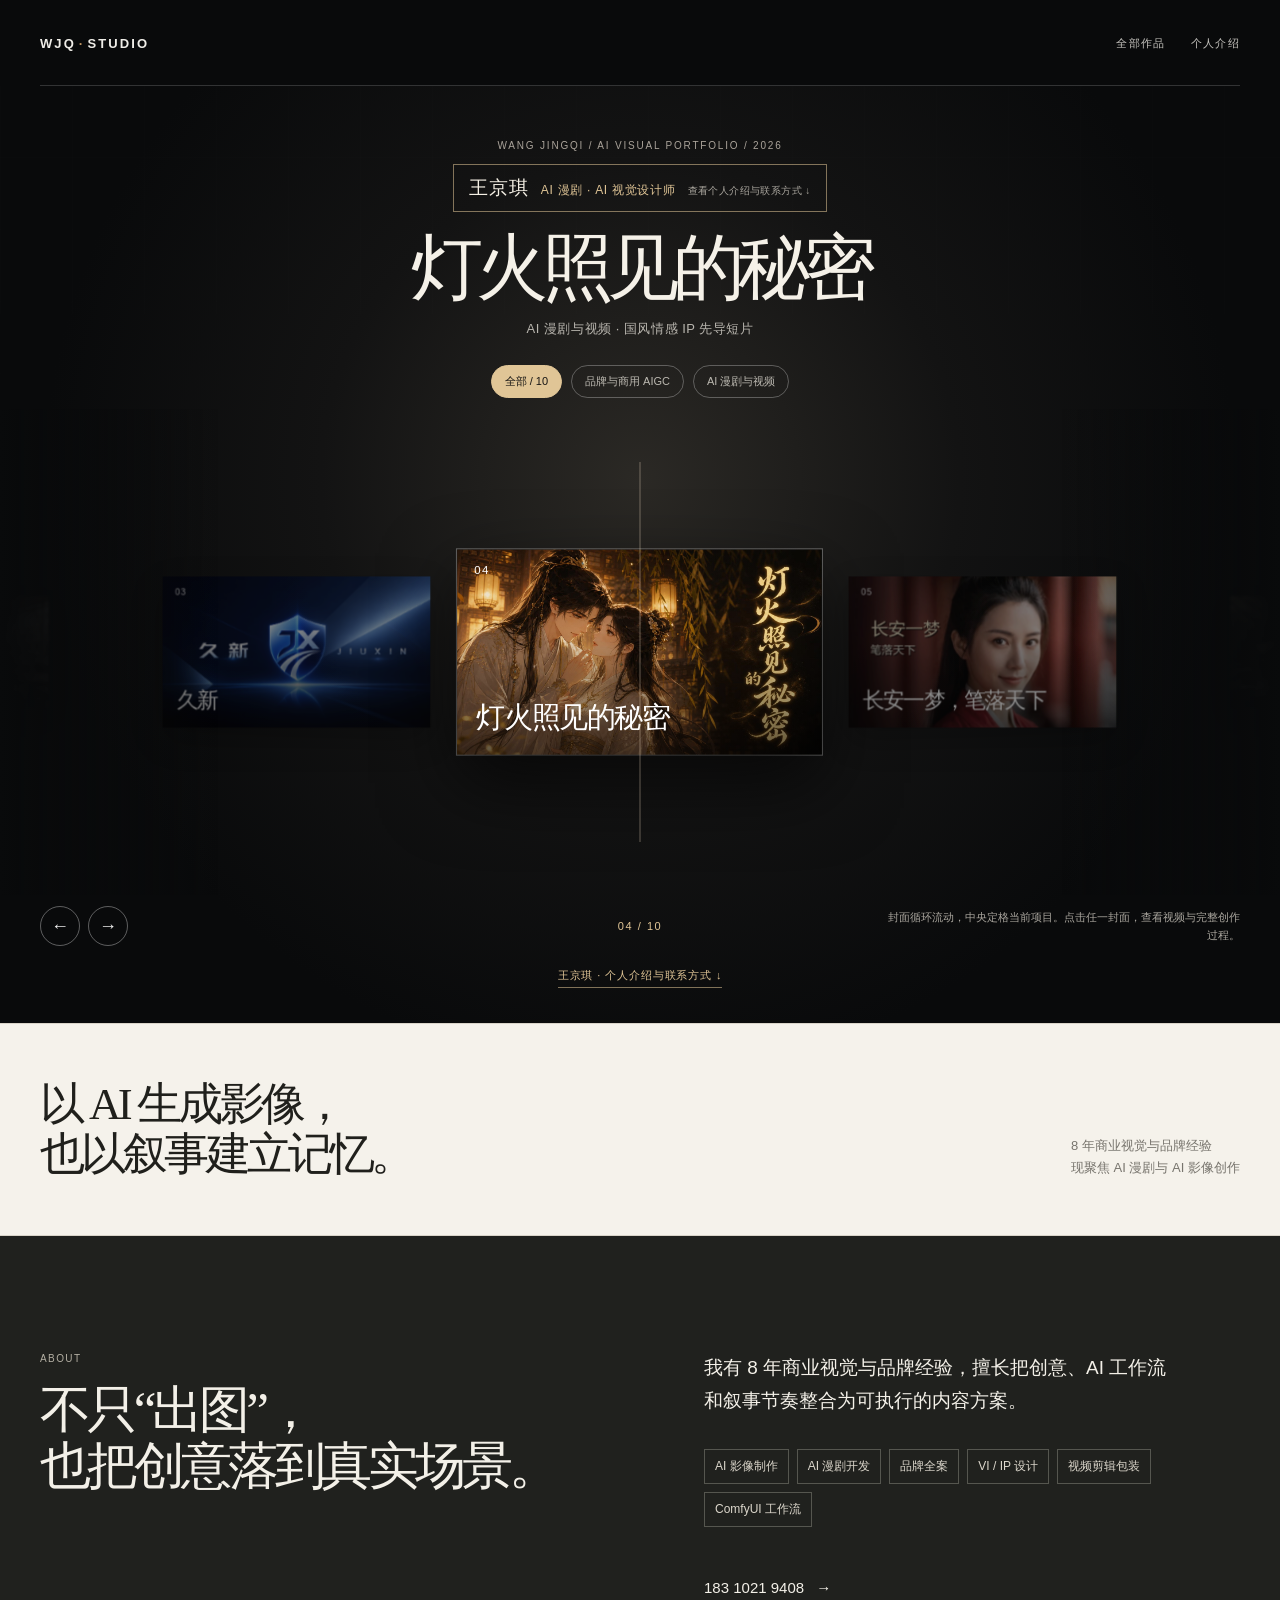
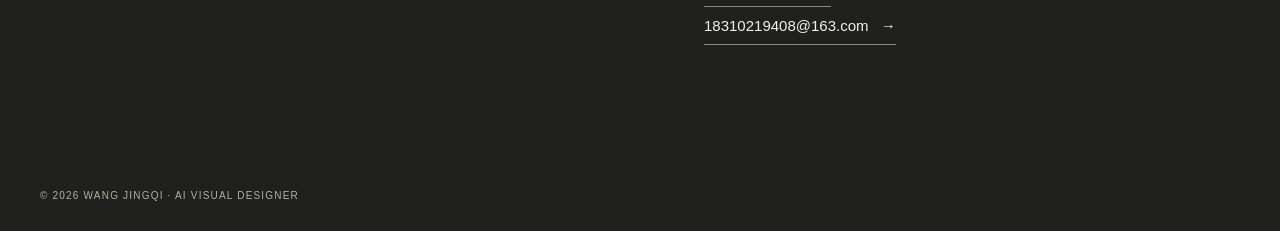
==== index.html @ f208c7a6 "发布王京琪 AI 作品集网站" ====
<!doctype html>
<html lang="zh-CN">
  <head>
    <meta charset="UTF-8" />
    <meta name="viewport" content="width=device-width, initial-scale=1" />
    <meta name="description" content="王京琪｜AI 漫剧 / AI 视觉设计师作品集" />
    <title>王京琪｜AI 漫剧 / AI 视觉设计师</title>
    <link rel="stylesheet" href="./styles.css" />
  </head>
  <body>
    <div class="home-shell">
      <header class="site-header wrap carousel-header">
        <a class="wordmark" href="./index.html">WJQ<span>·</span>STUDIO</a>
        <nav><a href="#work-stage">全部作品</a><a href="#about">个人介绍</a></nav>
      </header>

      <main>
        <section id="work-stage" class="carousel-home" aria-label="作品项目动态索引">
          <div class="carousel-heading wrap">
            <p class="carousel-kicker">WANG JINGQI / AI VISUAL PORTFOLIO / 2026</p>
            <a class="candidate-intro" href="#about"><strong>王京琪</strong><span>AI 漫剧 · AI 视觉设计师</span><i>查看个人介绍与联系方式 ↓</i></a>
            <h1 id="carousel-title">灯火照见的秘密</h1>
            <p id="carousel-meta">AI 漫剧与视频 · 国风情感 IP 先导短片</p>
            <div class="carousel-filters" aria-label="作品类别筛选">
              <button type="button" class="is-active" data-filter="all">全部 / 10</button>
              <button type="button" data-filter="brand">品牌与商用 AIGC</button>
              <button type="button" data-filter="film">AI 漫剧与视频</button>
            </div>
          </div>

          <div id="cover-viewport" class="cover-viewport" tabindex="0" aria-label="作品封面轮播，可使用左右方向键切换">
            <div id="cover-track" class="cover-track"></div>
            <span class="center-line" aria-hidden="true"></span>
          </div>

          <div class="carousel-footer wrap">
            <div class="carousel-arrows"><button id="carousel-prev" type="button" aria-label="上一个项目">←</button><button id="carousel-next" type="button" aria-label="下一个项目">→</button></div>
            <p id="carousel-count">01 / 10</p>
            <p class="carousel-hint">封面循环流动，中央定格当前项目。点击任一封面，查看视频与完整创作过程。</p>
            <a class="profile-jump" href="#about">王京琪 · 个人介绍与联系方式 ↓</a>
          </div>
        </section>
      </main>
    </div>

    <main>
      <section class="statement"><div class="wrap"><p>以 AI 生成影像，<br />也以叙事建立记忆。</p><span>8 年商业视觉与品牌经验<br />现聚焦 AI 漫剧与 AI 影像创作</span></div></section>

      <section id="about" class="about"><div class="wrap about-grid"><div><p class="eyebrow">ABOUT</p><h2>不只“出图”，<br />也把创意落到真实场景。</h2></div><div><p class="about-text">我有 8 年商业视觉与品牌经验，擅长把创意、AI 工作流和叙事节奏整合为可执行的内容方案。</p><div class="tags"><span>AI 影像制作</span><span>AI 漫剧开发</span><span>品牌全案</span><span>VI / IP 设计</span><span>视频剪辑包装</span><span>ComfyUI 工作流</span></div><a class="contact" href="tel:18310219408">183 1021 9408 <i>→</i></a><a class="contact" href="mailto:18310219408@163.com">18310219408@163.com <i>→</i></a></div></div></section>
    </main>
    <footer>© 2026 WANG JINGQI · AI VISUAL DESIGNER</footer>
    <script src="./projects.js"></script><script src="./home.js"></script>
  </body>
</html>
---- styles.css ----
:root{--ink:#20201c;--paper:#f5f2eb;--line:#d9d4c9;--muted:#77746d;--dark:#20211e;--warm:#c7a574}*{box-sizing:border-box}html{scroll-behavior:smooth}body{margin:0;background:var(--paper);color:var(--ink);font-family:Arial,"Microsoft YaHei","PingFang SC",sans-serif}a{color:inherit;text-decoration:none}.wrap{width:min(1360px,calc(100% - 80px));margin:auto}.site-header{height:86px;display:flex;align-items:center;justify-content:space-between}.wordmark{font-size:13px;font-weight:700;letter-spacing:.16em}.wordmark span{color:var(--warm);padding:0 3px}.site-header nav{display:flex;gap:28px;font-size:13px}.site-header nav a:hover,.back:hover{opacity:.55}.hero{display:grid;grid-template-columns:.93fr 1.07fr;gap:9vw;align-items:center;padding:54px 0 110px}.eyebrow{margin:0 0 16px;color:var(--muted);font-size:10px;letter-spacing:.14em;line-height:1.5}.hero h1,.project-hero h1{font-family:Georgia,"Songti SC",serif;font-size:clamp(44px,5.3vw,84px);font-weight:400;letter-spacing:-.08em;line-height:1.06;margin:0}.hero h1 em{display:inline-block;margin-top:20px;font-family:Arial,"Microsoft YaHei",sans-serif;font-size:clamp(17px,2vw,28px);font-style:normal;font-weight:400;letter-spacing:-.06em}.lead{max-width:380px;margin:38px 0 28px;color:#55534c;font-size:17px;line-height:1.75}.actions{display:flex;gap:10px;flex-wrap:wrap}.button{display:inline-flex;align-items:center;justify-content:center;min-height:44px;border:1px solid var(--ink);padding:0 18px;font-size:13px;transition:.2s}.button:hover{background:var(--dark);color:#fff}.dark{background:var(--dark);color:#fff}.cover-frame{position:relative;display:block;overflow:hidden;background:#292820;aspect-ratio:16/9}.cover-frame>img,.card-cover>img,.detail-cover>img{display:block;width:100%;height:100%;object-fit:cover}.cover-label{position:absolute;inset:auto 0 0;padding:28px 30px;color:#fff;background:linear-gradient(transparent,rgba(0,0,0,.68));font-size:10px;letter-spacing:.14em}.cover-label b{display:block;margin-top:7px;font-family:Georgia,"Songti SC",serif;font-size:clamp(25px,3.4vw,48px);font-weight:400;letter-spacing:-.08em}.statement{border-top:1px solid var(--line);border-bottom:1px solid var(--line)}.statement>div{display:flex;justify-content:space-between;align-items:end;gap:30px;padding:55px 0}.statement p{margin:0;font-family:Georgia,"Songti SC",serif;font-size:clamp(29px,3.5vw,52px);letter-spacing:-.08em;line-height:1.12}.statement span{color:var(--muted);font-size:13px;line-height:1.7}.section{padding:118px 0}.section-title{display:grid;grid-template-columns:.36fr 1fr 1fr;align-items:end;gap:24px;padding-bottom:19px;border-bottom:1px solid var(--ink);margin-bottom:30px}.section-title .eyebrow{margin:0}.section-title h2,.about h2,.detail-section h2,.process h2,.workflow h2{font-family:Georgia,"Songti SC",serif;font-size:clamp(32px,4vw,57px);font-weight:400;line-height:1.1;letter-spacing:-.08em;margin:0}.section-title>p:last-child{justify-self:end;max-width:280px;margin:0;color:var(--muted);font-size:13px;line-height:1.65}.card-grid{display:grid;grid-template-columns:repeat(3,minmax(0,1fr));gap:22px 20px}.project-card{display:block;padding:2px 0 12px}.card-cover{position:relative;overflow:hidden;background:#292820;aspect-ratio:16/9}.card-cover>img{transition:transform .35s ease}.project-card:hover .card-cover>img{transform:scale(1.025)}.number{position:absolute;top:16px;left:16px;color:#fff;font-size:10px;letter-spacing:.14em;text-shadow:0 1px 6px #000}.card-copy{position:relative;padding-top:14px}.card-copy .eyebrow{margin-bottom:5px}.card-copy h3{font-family:Georgia,"Songti SC",serif;font-size:25px;font-weight:400;letter-spacing:-.07em;margin:0 0 5px}.card-copy>p:not(.eyebrow){font-size:12px;color:var(--muted);line-height:1.55;margin:0}.card-action{display:inline-flex;gap:8px;align-items:center;margin-top:15px;min-height:38px;padding-bottom:5px;border-bottom:1px solid var(--ink);font-size:12px}.card-action i{font-size:16px;font-style:normal}.generated-cover{display:flex;flex-direction:column;justify-content:space-between;width:100%;height:100%;padding:20px;color:#fff;background:linear-gradient(140deg,#07142e,#0d5fe4)}.generated-cover span{font-size:10px;letter-spacing:.14em}.generated-cover b{font-family:Georgia,"Songti SC",serif;font-size:42px;font-weight:400;letter-spacing:-.08em}.about{background:var(--dark);color:#f3f0e8;padding:115px 0}.about-grid{display:grid;grid-template-columns:1fr 1fr;gap:10vw}.about .eyebrow{color:#b3afa3}.about-text{max-width:480px;margin:0 0 32px;font-size:19px;line-height:1.75}.tags{display:flex;flex-wrap:wrap;gap:8px;margin-bottom:42px}.tags span{border:1px solid #55564f;padding:8px 10px;color:#dcd7cc;font-size:12px}.contact{display:block;width:max-content;padding:10px 0;border-bottom:1px solid #8b887e;font-size:15px}.contact i{margin-left:8px;font-style:normal}footer{padding:30px max(40px,calc((100vw - 1360px)/2));background:var(--dark);color:#b3afa3;font-size:10px;letter-spacing:.12em}.detail-header{border-bottom:1px solid var(--line)}.back{font-size:13px}.project-hero{display:grid;grid-template-columns:1fr 1.08fr;gap:10vw;align-items:end;padding:80px 0 100px}.project-hero .type{margin:20px 0;color:var(--muted);font-size:14px}.statement-copy{margin:50px 0 0;font-family:Georgia,"Songti SC",serif;font-size:clamp(26px,3.1vw,44px);letter-spacing:-.08em;line-height:1.2}.detail-cover{overflow:hidden;background:#292820;aspect-ratio:16/9}.video-section{width:min(1100px,100%);margin:0 auto}.video-section video{display:block;width:100%;background:#111;aspect-ratio:16/9}.detail-section,.role-grid,.workflow,.process{width:min(1100px,100%);margin:110px auto}.detail-section.narrow{max-width:780px;margin-left:0}.detail-section h2{max-width:850px;line-height:1.32}.body-copy{max-width:760px;margin:0;font-size:18px;line-height:1.9}.role-grid{display:grid;grid-template-columns:1fr 1fr;border-top:1px solid var(--ink);border-bottom:1px solid var(--ink)}.role-grid>div{padding:28px 0}.role-grid>div+div{padding-left:45px;border-left:1px solid var(--ink)}.role-grid>div>p:last-child{max-width:400px;margin:0;font-size:16px;line-height:1.8}.role-grid ul{list-style:none;margin:0;padding:0}.role-grid li{padding:0 0 8px;font-size:15px}.role-grid li:before{content:'— ';color:var(--warm)}.storyboard{margin:40px 0 0;padding:0;list-style:none;border-top:1px solid var(--ink)}.storyboard li{display:grid;grid-template-columns:90px 1fr;gap:20px;padding:18px 0;border-bottom:1px solid var(--line)}.storyboard span{color:var(--muted);font-size:11px;letter-spacing:.12em}.storyboard p{margin:0;font-size:16px;line-height:1.65}.workflow{width:100%;max-width:none;background:var(--dark);color:#f3f0e8;padding:65px max(40px,calc((100% - 1100px)/2))}.workflow .eyebrow{color:#b3afa3}.workflow>p:not(.eyebrow){max-width:680px;color:#d0cbc1;font-size:16px;line-height:1.8}.workflow>div{display:grid;grid-template-columns:1fr 1fr;gap:16px;margin-top:34px}.workflow a{display:block;overflow:hidden;background:#111}.workflow img{display:block;width:100%;height:250px;object-fit:cover;object-position:top}.process{padding:74px 55px;background:#ddd8cc}.process>div{display:grid;grid-template-columns:repeat(4,1fr);gap:20px;margin-top:75px;padding-top:13px;border-top:1px solid #a49f94}.process span{color:#77736a;font-size:12px}.process b{display:block;margin-top:10px;color:var(--ink);font-size:15px;font-weight:400}.empty{padding:100px 0 150px}.empty h1{font-family:Georgia,"Songti SC",serif;font-size:55px;font-weight:400;letter-spacing:-.08em}@media(max-width:760px){.wrap{width:calc(100% - 40px)}.site-header{height:70px}.site-header nav{display:none}.hero{display:flex;flex-direction:column;gap:48px;padding:32px 0 70px}.hero h1{font-size:46px}.lead{font-size:15px;margin:28px 0 24px}.cover-label{padding:20px}.cover-label b{font-size:31px}.statement>div{display:block;padding:36px 0}.statement p{font-size:35px;margin-bottom:24px}.section{padding:75px 0}.section-title{display:block;padding-bottom:16px;margin-bottom:25px}.section-title h2{font-size:39px}.section-title>p:last-child{margin-top:15px}.card-grid{grid-template-columns:1fr;gap:26px}.project-card{padding-bottom:6px}.card-copy h3{font-size:27px}.card-action{font-size:13px}.about{padding:70px 0}.about-grid{display:block}.about h2{font-size:40px;margin-bottom:44px}.about-text{font-size:17px}.project-hero{display:flex;flex-direction:column;gap:40px;padding:42px 0 68px}.project-hero h1{font-size:51px}.statement-copy{margin-top:30px;font-size:32px}.detail-section,.role-grid,.process{margin:75px auto}.detail-section h2{font-size:34px}.body-copy{font-size:16px}.role-grid{display:block}.role-grid>div{padding:25px 0}.role-grid>div+div{padding-left:0;border-left:0;border-top:1px solid var(--ink)}.storyboard{margin-top:35px}.storyboard li{grid-template-columns:44px 1fr;gap:8px}.workflow{margin:0 -20px;width:calc(100% + 40px);padding:50px 20px}.workflow h2{font-size:36px}.workflow>div{grid-template-columns:1fr}.workflow img{height:215px}.process{margin-left:0;margin-right:0;padding:50px 20px}.process h2{font-size:36px}.process>div{grid-template-columns:1fr 1fr;gap:28px;margin-top:50px}footer{padding:27px 20px}}

.hero-composition{position:relative;overflow:hidden;min-height:440px;background:#151612;color:#f5f2eb;isolation:isolate;padding:30px;box-shadow:18px 22px 0 #d6cec0}.hero-composition:before,.hero-composition:after{content:"";position:absolute;border-radius:50%;filter:blur(5px);z-index:-1}.hero-composition:before{width:430px;height:430px;right:-150px;bottom:-190px;background:radial-gradient(circle,#db9d3c 0,rgba(219,157,60,.35) 30%,transparent 70%)}.hero-composition:after{width:360px;height:360px;left:-180px;top:-150px;background:radial-gradient(circle,#38536d 0,transparent 65%)}.hero-index{font-size:10px;letter-spacing:.18em;color:#c9c2b6}.hero-word{position:absolute;left:8%;bottom:18%;display:flex;align-items:end;gap:22px}.hero-word b{font-family:Georgia,"Songti SC",serif;font-size:clamp(100px,15vw,200px);font-weight:400;letter-spacing:-.12em;line-height:.75}.hero-word span{font-size:12px;letter-spacing:.2em;line-height:1.6;margin-bottom:5px}.hero-composition>p{position:absolute;right:30px;bottom:25px;margin:0;font-size:11px;letter-spacing:.16em}.hero-orbit{position:absolute;border:1px solid rgba(245,242,235,.45);border-radius:50%;transform:rotate(-33deg)}.orbit-one{width:560px;height:220px;top:14%;right:-22%}.orbit-two{width:340px;height:130px;top:35%;right:9%;border-color:rgba(218,159,65,.85)}
@media(max-width:760px){.hero-composition{min-height:320px;box-shadow:10px 12px 0 #d6cec0}.hero-word{left:9%;bottom:21%;gap:13px}.hero-word b{font-size:105px}.hero-word span{font-size:9px}.orbit-one{width:390px;height:155px;right:-45%;top:18%}.orbit-two{width:250px;height:95px;right:0;top:43%}}

.project-navigation{display:grid;grid-template-columns:repeat(4,1fr);width:min(1100px,100%);margin:0 auto 72px;border-top:1px solid var(--ink);border-bottom:1px solid var(--ink)}.project-navigation a{min-height:82px;padding:18px 14px;display:flex;align-items:center;border-right:1px solid var(--ink);font-size:13px;transition:.2s}.project-navigation a:last-child{border-right:0}.project-navigation a:hover{background:var(--dark);color:#fff}.source-links{display:flex;align-items:center;flex-wrap:wrap;gap:10px;margin-top:30px}.source-links span{font-size:12px;color:var(--muted);margin-right:8px}.source-links a,.making-link{border:1px solid var(--ink);padding:10px 12px;font-size:12px}.asset-library{margin:0 calc(50% - 50vw);padding:90px max(40px,calc((100vw - 1100px)/2));background:#20211e;color:#f4f1e9}.asset-library .eyebrow{color:#b3afa3}.asset-wrap>p:not(.eyebrow){max-width:700px;color:#d0cbc1;font-size:16px;line-height:1.8}.gallery-block{margin-top:60px}.gallery-block h3{margin:0 0 17px;font-family:Georgia,"Songti SC",serif;font-size:28px;font-weight:400;letter-spacing:-.06em}.material-grid{display:grid;grid-template-columns:repeat(4,1fr);gap:12px}.material-grid a{position:relative;display:block;overflow:hidden;background:#111;aspect-ratio:1/1}.material-grid img{display:block;width:100%;height:100%;object-fit:cover;transition:transform .25s}.material-grid a:hover img{transform:scale(1.04)}.material-grid span{position:absolute;right:0;bottom:0;padding:7px 9px;background:rgba(15,15,14,.72);color:#fff;font-size:10px}.detail-section .gallery-block{margin-top:60px}.making-section{width:min(1100px,100%);margin:0 auto 110px;padding:65px;background:#ddd8cc}.making-section h2{margin:0 0 20px;font-family:Georgia,"Songti SC",serif;font-size:clamp(32px,4vw,52px);font-weight:400;letter-spacing:-.08em}.making-section p:not(.eyebrow){max-width:690px;font-size:16px;line-height:1.8;margin:0 0 28px}.making-link{display:inline-flex}@media(max-width:760px){.project-navigation{grid-template-columns:1fr 1fr;margin-bottom:48px}.project-navigation a{min-height:62px;padding:14px 10px;border-bottom:1px solid var(--ink)}.project-navigation a:nth-child(2){border-right:0}.project-navigation a:nth-child(n+3){border-bottom:0}.asset-library{padding:64px 20px;margin-left:-20px;margin-right:-20px}.asset-library h2{font-family:Georgia,"Songti SC",serif;font-size:35px;font-weight:400;letter-spacing:-.08em;line-height:1.15}.gallery-block{margin-top:46px}.gallery-block h3{font-size:25px}.material-grid{grid-template-columns:1fr 1fr;gap:9px}.detail-section .gallery-block{margin-top:46px}.making-section{padding:50px 20px;margin-bottom:75px}.making-section h2{font-size:36px}}

.brand-navigation{grid-template-columns:1fr 1fr}.case-study{width:min(1100px,100%);margin:110px auto}.case-study>div{margin-bottom:40px}.case-study h2{margin:0 0 18px;font-family:Georgia,"Songti SC",serif;font-size:clamp(36px,4.5vw,58px);font-weight:400;letter-spacing:-.08em}.case-study p:not(.eyebrow){max-width:650px;margin:0 0 26px;color:var(--muted);font-size:16px;line-height:1.75}.case-study>img{display:block;width:100%;height:auto;margin-top:18px;background:#eee}@media(max-width:760px){.brand-navigation{grid-template-columns:1fr 1fr}.case-study{margin:75px auto}.case-study>div{margin-bottom:28px}.case-study h2{font-size:39px}.case-study>img{margin-top:10px}}

/* Opening visual: a restrained cinematic viewport inspired by the reference's fixed-window presentation. */
.hero{display:block;padding:30px 0 110px}.reel-window{position:relative;isolation:isolate;overflow:hidden;min-height:min(760px,calc(100vh - 140px));padding:30px;color:#f8f5ed;background:#171512;box-shadow:0 28px 70px rgba(27,21,17,.22)}.reel-window:before{content:"";position:absolute;inset:14px;border:1px solid rgba(255,245,228,.5);border-radius:30px;z-index:2;pointer-events:none}.reel-video{position:absolute;inset:0;width:100%;height:100%;object-fit:cover;z-index:-3;filter:saturate(.86) contrast(1.04);transform:scale(1.03)}.reel-shade{position:absolute;inset:0;z-index:-2;background:radial-gradient(circle at 50% 48%,rgba(16,13,10,.05),rgba(12,10,8,.22) 47%,rgba(8,7,5,.75)),linear-gradient(90deg,rgba(13,10,7,.3),transparent 45%,rgba(13,10,7,.24))}.reel-index{position:absolute;top:37px;left:42px;font-size:10px;letter-spacing:.18em}.reel-copy{position:absolute;top:50%;left:50%;width:min(850px,calc(100% - 110px));text-align:center;transform:translate(-50%,-50%);text-shadow:0 2px 20px rgba(0,0,0,.3)}.reel-copy>p{margin:0 0 16px;font-size:11px;letter-spacing:.17em}.reel-copy h1{margin:0;font-family:Georgia,"Songti SC",serif;font-size:clamp(47px,6.1vw,95px);font-weight:400;line-height:1.05;letter-spacing:-.09em}.reel-copy>span{display:block;max-width:420px;margin:27px auto 29px;font-size:14px;line-height:1.75;color:rgba(255,250,241,.88)}.reel-copy .actions{justify-content:center}.button.light{border-color:rgba(255,255,255,.8);color:#fff;background:rgba(16,14,12,.22);backdrop-filter:blur(7px)}.button.light:hover{background:#f8f5ed;color:#181713}.button.light.ghost{background:transparent;border-color:rgba(255,255,255,.38)}.reel-caption{position:absolute;bottom:35px;left:42px;right:42px;display:flex;align-items:center;gap:12px;color:#f8f5ed;font-size:10px;letter-spacing:.16em}.reel-caption i{width:42px;height:1px;background:rgba(255,255,255,.65)}@media(max-width:760px){.hero{padding:16px 0 70px}.reel-window{min-height:570px;padding:20px}.reel-window:before{inset:9px;border-radius:20px}.reel-index{top:27px;left:28px;font-size:9px}.reel-copy{width:calc(100% - 48px)}.reel-copy h1{font-size:49px;line-height:1.12}.reel-copy>span{font-size:13px;margin:25px auto}.reel-caption{left:28px;right:28px;bottom:26px;gap:8px;font-size:9px}.reel-caption i{width:23px}}

/* Home: a moving portfolio index, with one project held in the centre. */
.home-shell{min-height:100vh;overflow:hidden;background:#090a0b;color:#efede8}.home-shell .site-header{padding-top:26px;padding-bottom:25px;border-bottom:1px solid rgba(255,255,255,.17);color:#efede8}.home-shell .wordmark{color:#efede8}.home-shell .wordmark span{color:#bd9361}.home-shell .site-header nav{gap:25px}.home-shell .site-header nav a{color:#c7c5c0;font-size:11px;letter-spacing:.12em}.home-shell .site-header nav a:hover{color:#fff}.carousel-home{min-height:calc(100vh - 77px);display:flex;flex-direction:column;padding:clamp(38px,6vh,80px) 0 35px;position:relative;background:radial-gradient(circle at 50% 42%,#2b2925 0%,#131313 38%,#090a0b 71%)}.carousel-home:before{content:"";position:absolute;inset:0;pointer-events:none;opacity:.45;background:linear-gradient(90deg,rgba(255,255,255,.02) 1px,transparent 1px),linear-gradient(0deg,rgba(255,255,255,.015) 1px,transparent 1px);background-size:72px 72px;mask-image:linear-gradient(to bottom,rgba(0,0,0,.8),transparent 65%)}.carousel-heading,.carousel-footer{position:relative;z-index:2}.carousel-heading{text-align:center}.carousel-kicker{margin:0 0 13px;color:#aaa39a;font-size:10px;letter-spacing:.18em}.carousel-heading h1{margin:0;color:#f5f1e8;font-family:Georgia,"Songti SC",serif;font-size:clamp(42px,5.6vw,84px);font-weight:400;line-height:1.03;letter-spacing:-.09em}.carousel-heading>p:not(.carousel-kicker){min-height:20px;margin:14px 0 0;color:#b9b6af;font-size:13px;letter-spacing:.04em}.carousel-filters{display:flex;justify-content:center;flex-wrap:wrap;gap:9px;margin-top:25px}.carousel-filters button{border:1px solid rgba(255,255,255,.28);border-radius:999px;padding:8px 13px;background:transparent;color:#bcb9b1;font:inherit;font-size:11px;cursor:pointer;transition:.25s}.carousel-filters button:hover,.carousel-filters button.is-active{border-color:#e0c596;background:#e0c596;color:#171614}.cover-viewport{position:relative;z-index:1;flex:1;min-height:clamp(275px,38vw,530px);margin:11px 0 3px;overflow:hidden;outline:0;perspective:1300px}.cover-viewport:before,.cover-viewport:after{content:"";position:absolute;z-index:3;top:0;bottom:0;width:17vw;pointer-events:none}.cover-viewport:before{left:0;background:linear-gradient(90deg,#090a0b,rgba(9,10,11,0))}.cover-viewport:after{right:0;background:linear-gradient(-90deg,#090a0b,rgba(9,10,11,0))}.cover-track{--cover-width:280px;--cover-gap:24px;position:absolute;top:50%;left:0;display:flex;align-items:center;gap:var(--cover-gap);will-change:transform;transition:transform .72s cubic-bezier(.2,.8,.2,1)}.cover-card{position:relative;display:block;flex:0 0 var(--cover-width);aspect-ratio:16/9;overflow:hidden;background:#1b1b1a;transform:scale(.62) rotateY(16deg);filter:blur(2px) saturate(.48) brightness(.55);opacity:.25;transition:transform .72s cubic-bezier(.2,.8,.2,1),filter .72s,opacity .72s,box-shadow .72s;box-shadow:0 14px 38px rgba(0,0,0,.35)}.cover-card img{display:block;width:100%;height:100%;object-fit:cover;transition:transform .7s}.cover-card:after{content:"";position:absolute;inset:0;background:linear-gradient(180deg,rgba(0,0,0,.05) 40%,rgba(0,0,0,.62))}.cover-card.is-near{transform:scale(.84) rotateY(5deg);filter:blur(.45px) saturate(.75) brightness(.74);opacity:.72}.cover-card.is-current{z-index:2;transform:scale(1.14);filter:none;opacity:1;box-shadow:0 25px 65px rgba(0,0,0,.65),0 0 0 1px rgba(255,255,255,.32)}.cover-card.is-current:hover img{transform:scale(1.045)}.cover-card-label,.cover-card-number{position:absolute;z-index:2;color:#fff}.cover-card-label{left:17px;right:17px;bottom:15px;font-family:Georgia,"Songti SC",serif;font-size:clamp(18px,2vw,28px);letter-spacing:-.07em}.cover-card-number{top:13px;left:15px;font-size:10px;letter-spacing:.12em}.center-line{position:absolute;z-index:4;top:50%;left:50%;height:calc(min(380px,33vw));transform:translate(-50%,-50%);border-left:1px solid rgba(241,224,194,.38);pointer-events:none}.carousel-footer{display:grid;grid-template-columns:1fr auto 1fr;align-items:center;gap:20px;padding-top:8px}.carousel-arrows{display:flex;gap:8px}.carousel-arrows button{width:40px;height:40px;border:1px solid rgba(255,255,255,.34);border-radius:50%;background:transparent;color:#eee;font-size:18px;cursor:pointer;transition:.2s}.carousel-arrows button:hover{background:#e0c596;border-color:#e0c596;color:#171614}.carousel-footer>p{margin:0}.carousel-footer>#carousel-count{color:#e0c596;font-size:11px;letter-spacing:.14em}.carousel-hint{justify-self:end;max-width:360px;color:#aaa69e;font-size:11px;line-height:1.65;text-align:right}.home-shell+main .statement{margin-top:0}@media(max-width:760px){.home-shell .site-header{padding-top:19px;padding-bottom:19px}.home-shell .site-header nav{gap:15px}.carousel-home{min-height:calc(100vh - 66px);padding-top:43px}.carousel-heading h1{font-size:46px}.carousel-kicker{font-size:9px;letter-spacing:.13em}.carousel-heading>p:not(.carousel-kicker){margin-top:12px;padding:0 26px;font-size:11px;line-height:1.55}.carousel-filters{gap:7px;margin-top:20px;padding:0 15px}.carousel-filters button{padding:7px 10px;font-size:10px}.cover-viewport{min-height:360px;margin-top:7px}.cover-viewport:before,.cover-viewport:after{width:14vw}.cover-card-label{left:12px;right:12px;bottom:11px;font-size:21px}.cover-card-number{top:10px;left:11px}.center-line{height:245px}.carousel-footer{grid-template-columns:1fr auto;gap:15px;padding:0 20px}.carousel-hint{grid-column:1/-1;grid-row:2;justify-self:start;text-align:left;max-width:100%;font-size:10px}.carousel-arrows button{width:36px;height:36px}.home-shell+main .statement{padding-top:72px}}

.project-navigation:not(.brand-navigation){grid-template-columns:repeat(5,1fr)}.project-background{padding:48px 55px;margin-top:70px;margin-bottom:0;background:#e6e0d4}.project-background h2{margin-bottom:20px}.project-background .body-copy{max-width:790px}@media(max-width:760px){.project-navigation:not(.brand-navigation){grid-template-columns:1fr 1fr}.project-navigation:not(.brand-navigation) a:nth-child(n){border-bottom:1px solid var(--ink)}.project-navigation:not(.brand-navigation) a:nth-child(even){border-right:0}.project-navigation:not(.brand-navigation) a:last-child{border-bottom:0}.project-background{padding:35px 20px;margin-top:48px}}

.making-actions{display:flex;flex-wrap:wrap;gap:10px}

.script-page{padding:74px 0 110px}.script-hero{padding-bottom:54px;border-bottom:1px solid var(--ink)}.script-hero h1{margin:0 0 16px;font-family:Georgia,"Songti SC",serif;font-size:clamp(48px,6vw,84px);font-weight:400;letter-spacing:-.09em;line-height:1.05}.script-hero>p:not(.eyebrow){margin:0;color:var(--muted);font-size:15px}.script-hero>span{display:block;margin-top:22px;color:var(--muted);font-size:11px}.script-lead{margin:66px 0 70px}.script-lead>div:first-child{display:grid;grid-template-columns:.6fr 1.4fr;align-items:end;gap:30px;margin-bottom:25px}.script-lead .eyebrow{grid-column:1}.script-lead h2{grid-column:2;grid-row:1;margin:0;font-family:Georgia,"Songti SC",serif;font-size:clamp(34px,4vw,54px);font-weight:400;letter-spacing:-.08em}.script-lead>div:first-child>p:last-child{grid-column:2;margin:0;color:var(--muted);font-size:13px;line-height:1.7}.script-table-wrap{overflow-x:auto;border:1px solid var(--ink);background:#faf8f1}.script-table{width:100%;min-width:720px;border-collapse:collapse;font-size:14px;line-height:1.7}.script-table th,.script-table td{padding:17px 18px;vertical-align:top;text-align:left;border-right:1px solid var(--line);border-bottom:1px solid var(--line)}.script-table th{background:#272722;color:#f4f0e8;font-size:11px;font-weight:400;letter-spacing:.08em}.script-table th:last-child,.script-table td:last-child{border-right:0}.script-table tr:last-child td{border-bottom:0}.script-table th:first-child,.script-table td:first-child{width:13%;white-space:nowrap}.script-table th:nth-child(2),.script-table td:nth-child(2){width:38%}.script-details{margin:22px 0;border-top:1px solid var(--ink);border-bottom:1px solid var(--ink)}.script-details summary{display:flex;justify-content:space-between;align-items:center;padding:20px 0;cursor:pointer;font-size:15px;list-style:none}.script-details summary::-webkit-details-marker{display:none}.script-details summary:after{content:'+';margin-left:12px;font-size:21px}.script-details[open] summary:after{content:'−'}.script-details summary span{margin-left:auto;color:var(--muted);font-size:11px}.script-details>div{max-width:900px;padding:12px 0 30px}.script-text>div{columns:2;column-gap:54px}.script-text p{break-inside:avoid;margin:0 0 15px;font-size:15px;line-height:1.85}.script-details .script-table-wrap{margin:0 0 28px}.script-bottom{margin-top:65px}.script-bottom .button{background:var(--dark);color:#fff}@media(max-width:760px){.script-page{padding:45px 0 72px}.script-hero{padding-bottom:38px}.script-hero h1{font-size:51px}.script-lead{margin:50px 0}.script-lead>div:first-child{display:block;margin-bottom:20px}.script-lead h2{margin:0 0 13px;font-size:38px}.script-lead .eyebrow{margin-bottom:12px}.script-table{min-width:640px;font-size:13px}.script-table th,.script-table td{padding:13px 12px}.script-details summary{font-size:14px}.script-text>div{columns:1}.script-text p{font-size:14px;line-height:1.8}}

.inline-script-reader{margin-top:40px}.script-reader-note{margin:0 0 15px;color:var(--muted);font-size:12px;line-height:1.65}.detail-section.narrow .script-table{min-width:680px}.detail-section.narrow .script-text>div{columns:1}@media(max-width:760px){.inline-script-reader{margin-top:30px}.detail-section.narrow .script-table{min-width:610px}}

.profile-jump{grid-column:1/-1;justify-self:center;margin-top:2px;color:#e0c596;font-size:11px;letter-spacing:.08em;border-bottom:1px solid rgba(224,197,150,.55);padding-bottom:4px}.profile-jump:hover{color:#fff;border-color:#fff}@media(max-width:760px){.home-shell .site-header nav{display:flex}.home-shell .site-header nav a{font-size:10px}.profile-jump{justify-self:start;font-size:10px}}

/* Candidate identity stays visible before a reviewer starts browsing the work. */
.candidate-intro{display:inline-flex;align-items:baseline;justify-content:center;flex-wrap:wrap;gap:7px 12px;margin:0 auto 20px;padding:10px 15px;border:1px solid rgba(224,197,150,.55);color:#f4efe4;transition:.2s}.candidate-intro strong{font-family:Georgia,"Songti SC",serif;font-size:19px;font-weight:400;letter-spacing:.04em}.candidate-intro span{color:#e0c596;font-size:12px;letter-spacing:.06em}.candidate-intro i{color:#aaa69e;font-size:10px;font-style:normal;letter-spacing:.04em}.candidate-intro:hover{background:#e0c596;border-color:#e0c596;color:#171614}.candidate-intro:hover span,.candidate-intro:hover i{color:#171614}.detail-nav{display:flex;align-items:center;gap:22px;font-size:12px}.detail-nav>a:first-child{color:#756f64;border-bottom:1px solid #a6a095;padding-bottom:3px}.detail-nav>a:first-child:hover{color:var(--ink);border-color:var(--ink)}@media(max-width:760px){.candidate-intro{display:flex;max-width:290px;margin-bottom:22px;padding:10px 12px;gap:5px 9px}.candidate-intro strong{font-size:18px}.candidate-intro span{font-size:11px}.candidate-intro i{width:100%;margin-top:2px;font-size:9px}.detail-header{gap:11px}.detail-nav{gap:12px;font-size:10px}.detail-nav>a:first-child{white-space:nowrap}.detail-nav .back{white-space:nowrap}}

.floating-home{position:fixed;z-index:20;right:30px;bottom:30px;display:inline-flex;align-items:center;gap:8px;padding:13px 16px;border:1px solid var(--ink);background:rgba(245,242,235,.94);box-shadow:0 8px 24px rgba(0,0,0,.16);font-size:12px;backdrop-filter:blur(8px);transition:.2s}.floating-home span{font-size:16px;line-height:.8}.floating-home:hover{background:var(--dark);border-color:var(--dark);color:#fff}@media(max-width:760px){.floating-home{right:16px;bottom:16px;padding:12px 14px;font-size:11px}}

.project-return{display:flex;justify-content:center;padding:10px 0 115px}.project-return a{display:inline-flex;align-items:center;gap:12px;padding:15px 20px;border-bottom:1px solid var(--ink);font-size:13px;transition:.2s}.project-return a span{font-size:18px;line-height:1}.project-return a:hover{background:var(--dark);border-color:var(--dark);color:#fff}@media(max-width:760px){.project-return{padding:0 0 82px}.project-return a{font-size:12px}}

/* Five-column storyboards: reserve the width for visual, dialogue and performance notes. */
.script-table--5 th:first-child,.script-table--5 td:first-child{width:9%}.script-table--5 th:nth-child(2),.script-table--5 td:nth-child(2){width:15%;white-space:nowrap}.script-table--5 th:nth-child(3),.script-table--5 td:nth-child(3){width:30%}.script-table--5 th:nth-child(4),.script-table--5 td:nth-child(4){width:22%}.script-table--5 th:nth-child(5),.script-table--5 td:nth-child(5){width:24%}

/* Four-column storyboards: time is brief; visual narrative and sound need the room. */
.script-table--4 th:first-child,.script-table--4 td:first-child{width:13%}.script-table--4 th:nth-child(2),.script-table--4 td:nth-child(2){width:17%;white-space:nowrap}.script-table--4 th:nth-child(3),.script-table--4 td:nth-child(3){width:40%}.script-table--4 th:nth-child(4),.script-table--4 td:nth-child(4){width:30%}

/* 《灯火照见的秘密》：给旁白和音乐足够宽度，避免单元格竖向堆叠。 */
.script-lamp-secret .script-table{table-layout:fixed}
.script-lamp-secret .script-table--4 th:first-child,.script-lamp-secret .script-table--4 td:first-child{width:14%}
.script-lamp-secret .script-table--4 th:nth-child(2),.script-lamp-secret .script-table--4 td:nth-child(2){width:32%;white-space:normal}
.script-lamp-secret .script-table--4 th:nth-child(3),.script-lamp-secret .script-table--4 td:nth-child(3){width:34%}
.script-lamp-secret .script-table--4 th:nth-child(4),.script-lamp-secret .script-table--4 td:nth-child(4){width:20%}
.script-lamp-secret .script-table th,.script-lamp-secret .script-table td{overflow-wrap:anywhere}

/* Mobile: retain a compact, always-visible path back to the portfolio. */
@media(max-width:760px){
  .detail-header .detail-nav{display:flex;margin-left:auto}
  .detail-header .detail-nav>a:first-child{display:none}
  .detail-header .detail-nav .back{font-size:11px}
  .cover-viewport{touch-action:pan-y}
}
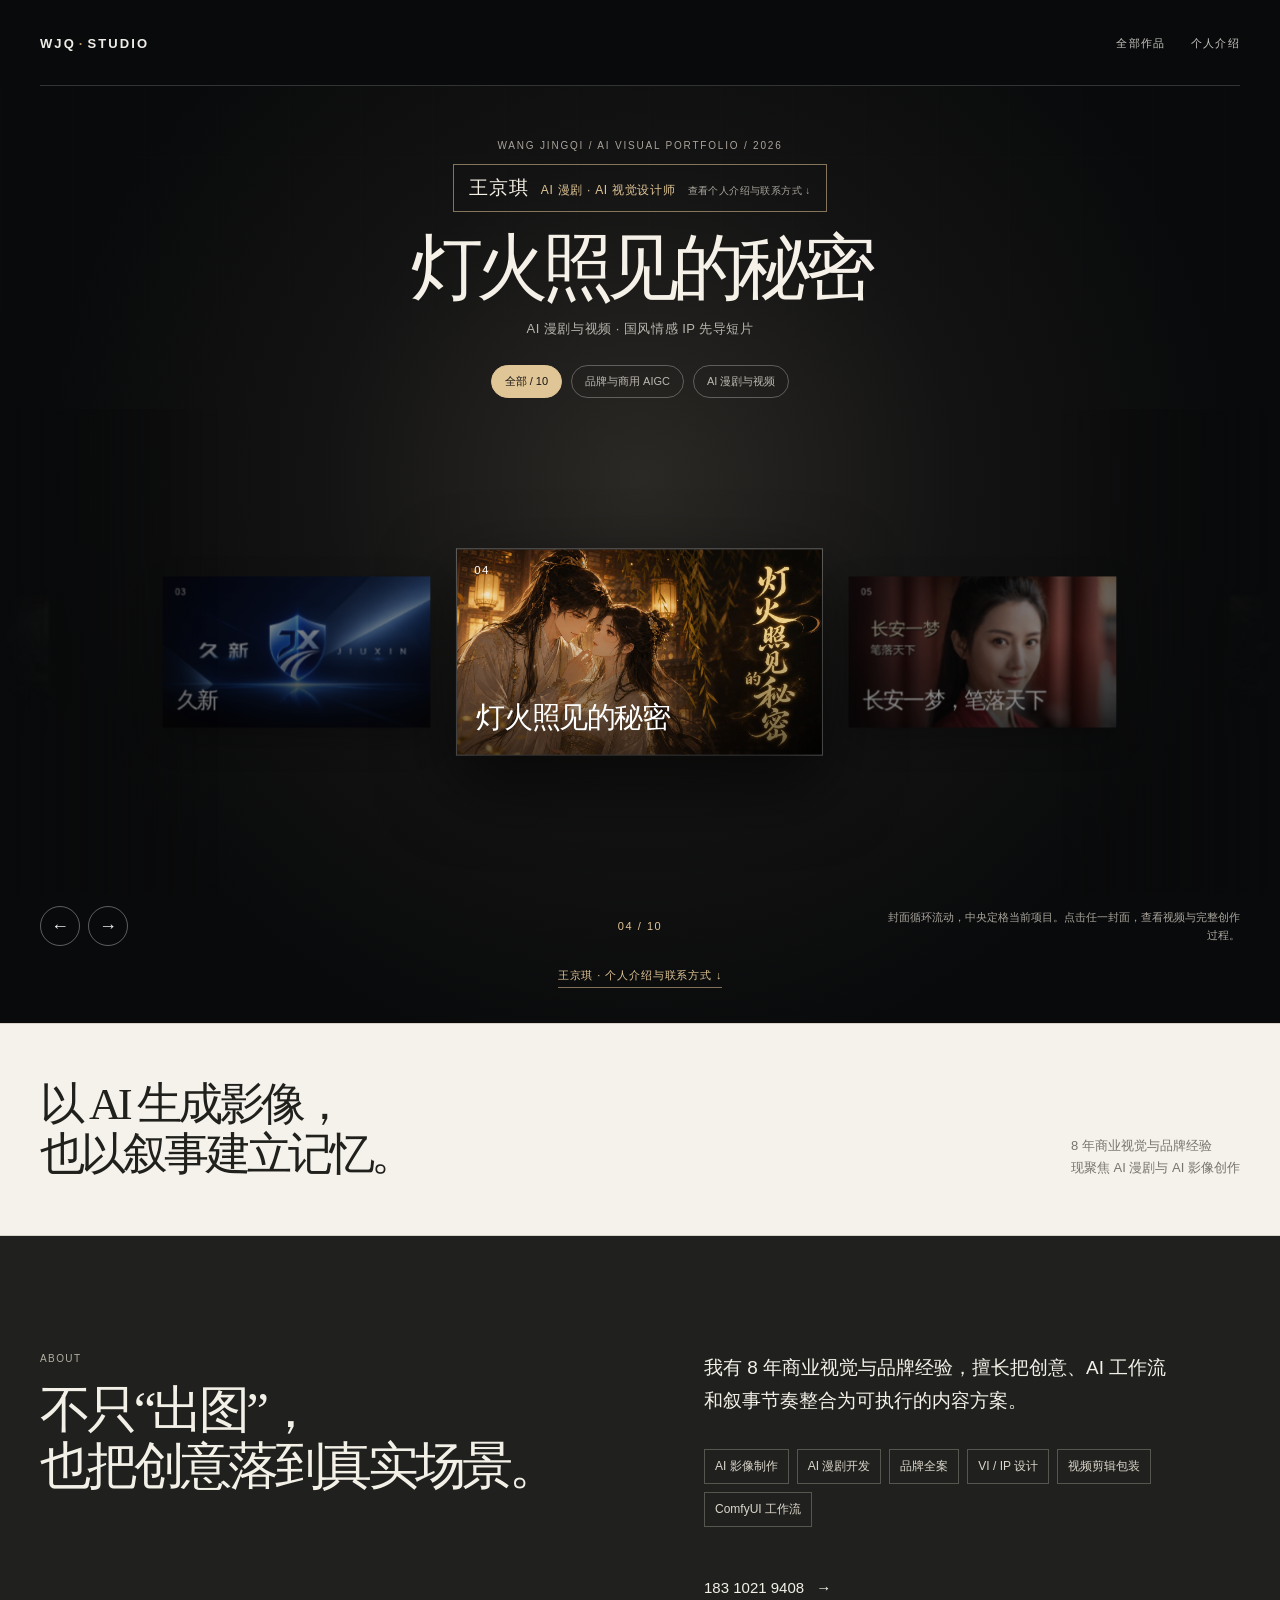
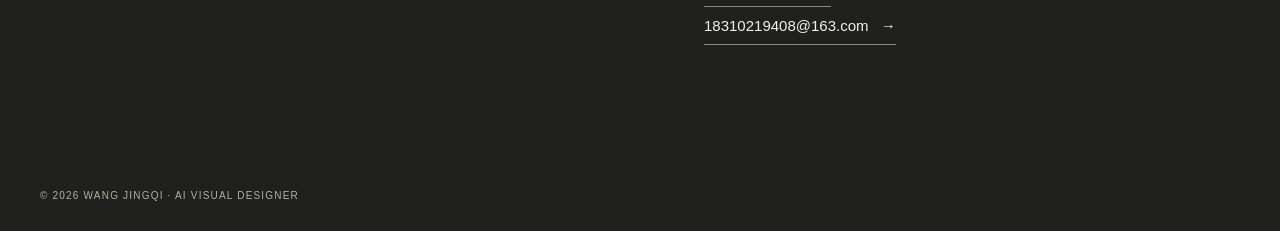
==== commit 1013cbc5: "移除首页轮播中心装饰线" ====
--- a/index.html
+++ b/index.html
@@ -30,8 +30,7 @@
 
           <div id="cover-viewport" class="cover-viewport" tabindex="0" aria-label="作品封面轮播，可使用左右方向键切换">
             <div id="cover-track" class="cover-track"></div>
-            <span class="center-line" aria-hidden="true"></span>
-          </div>
+</div>
 
           <div class="carousel-footer wrap">
             <div class="carousel-arrows"><button id="carousel-prev" type="button" aria-label="上一个项目">←</button><button id="carousel-next" type="button" aria-label="下一个项目">→</button></div>
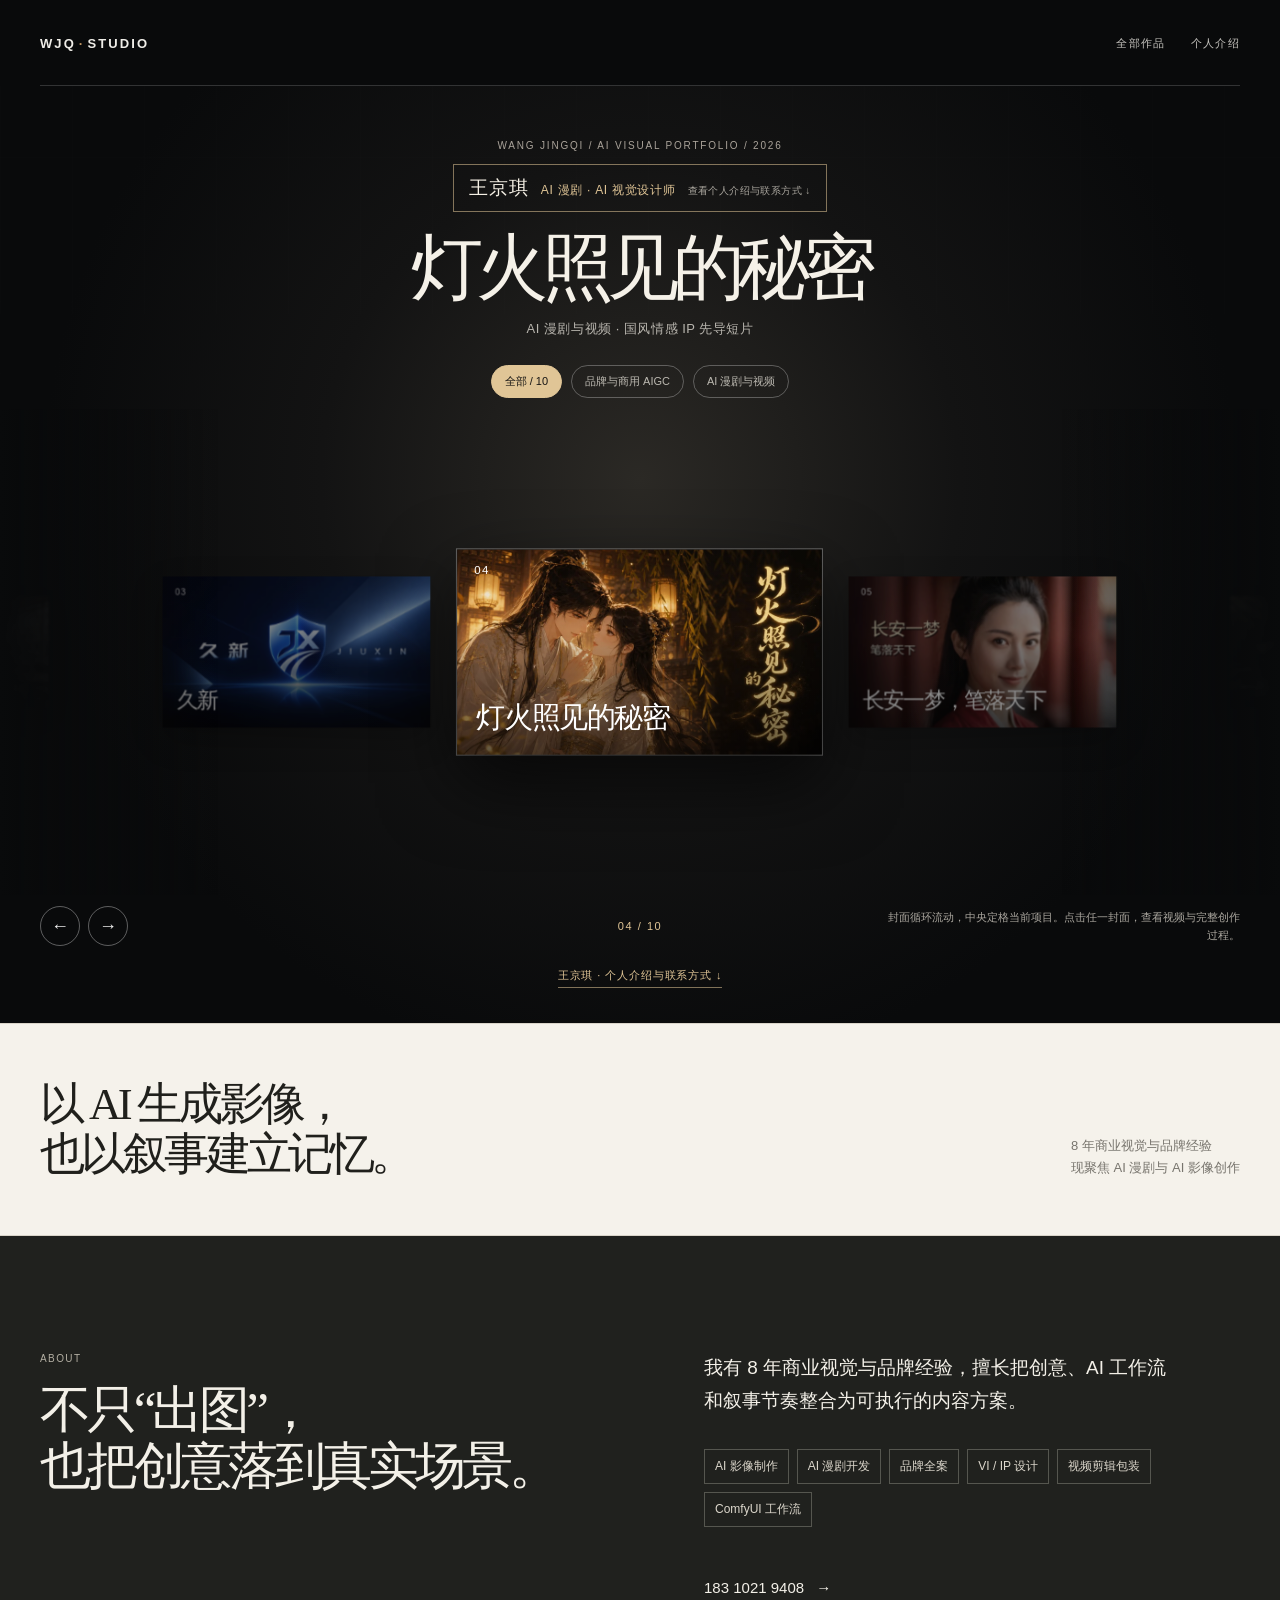
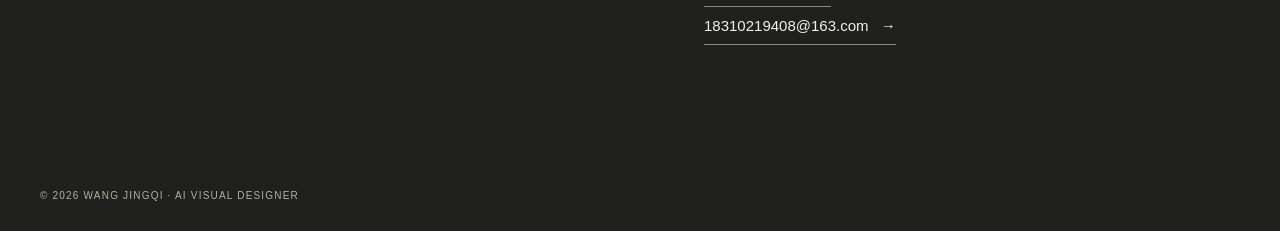
==== commit 92013dd5: "优化首页封面加载速度 # Conflicts: #	index.html" ====
--- a/index.html
+++ b/index.html
@@ -30,7 +30,7 @@
 
           <div id="cover-viewport" class="cover-viewport" tabindex="0" aria-label="作品封面轮播，可使用左右方向键切换">
             <div id="cover-track" class="cover-track"></div>
-</div>
+          </div>
 
           <div class="carousel-footer wrap">
             <div class="carousel-arrows"><button id="carousel-prev" type="button" aria-label="上一个项目">←</button><button id="carousel-next" type="button" aria-label="下一个项目">→</button></div>
